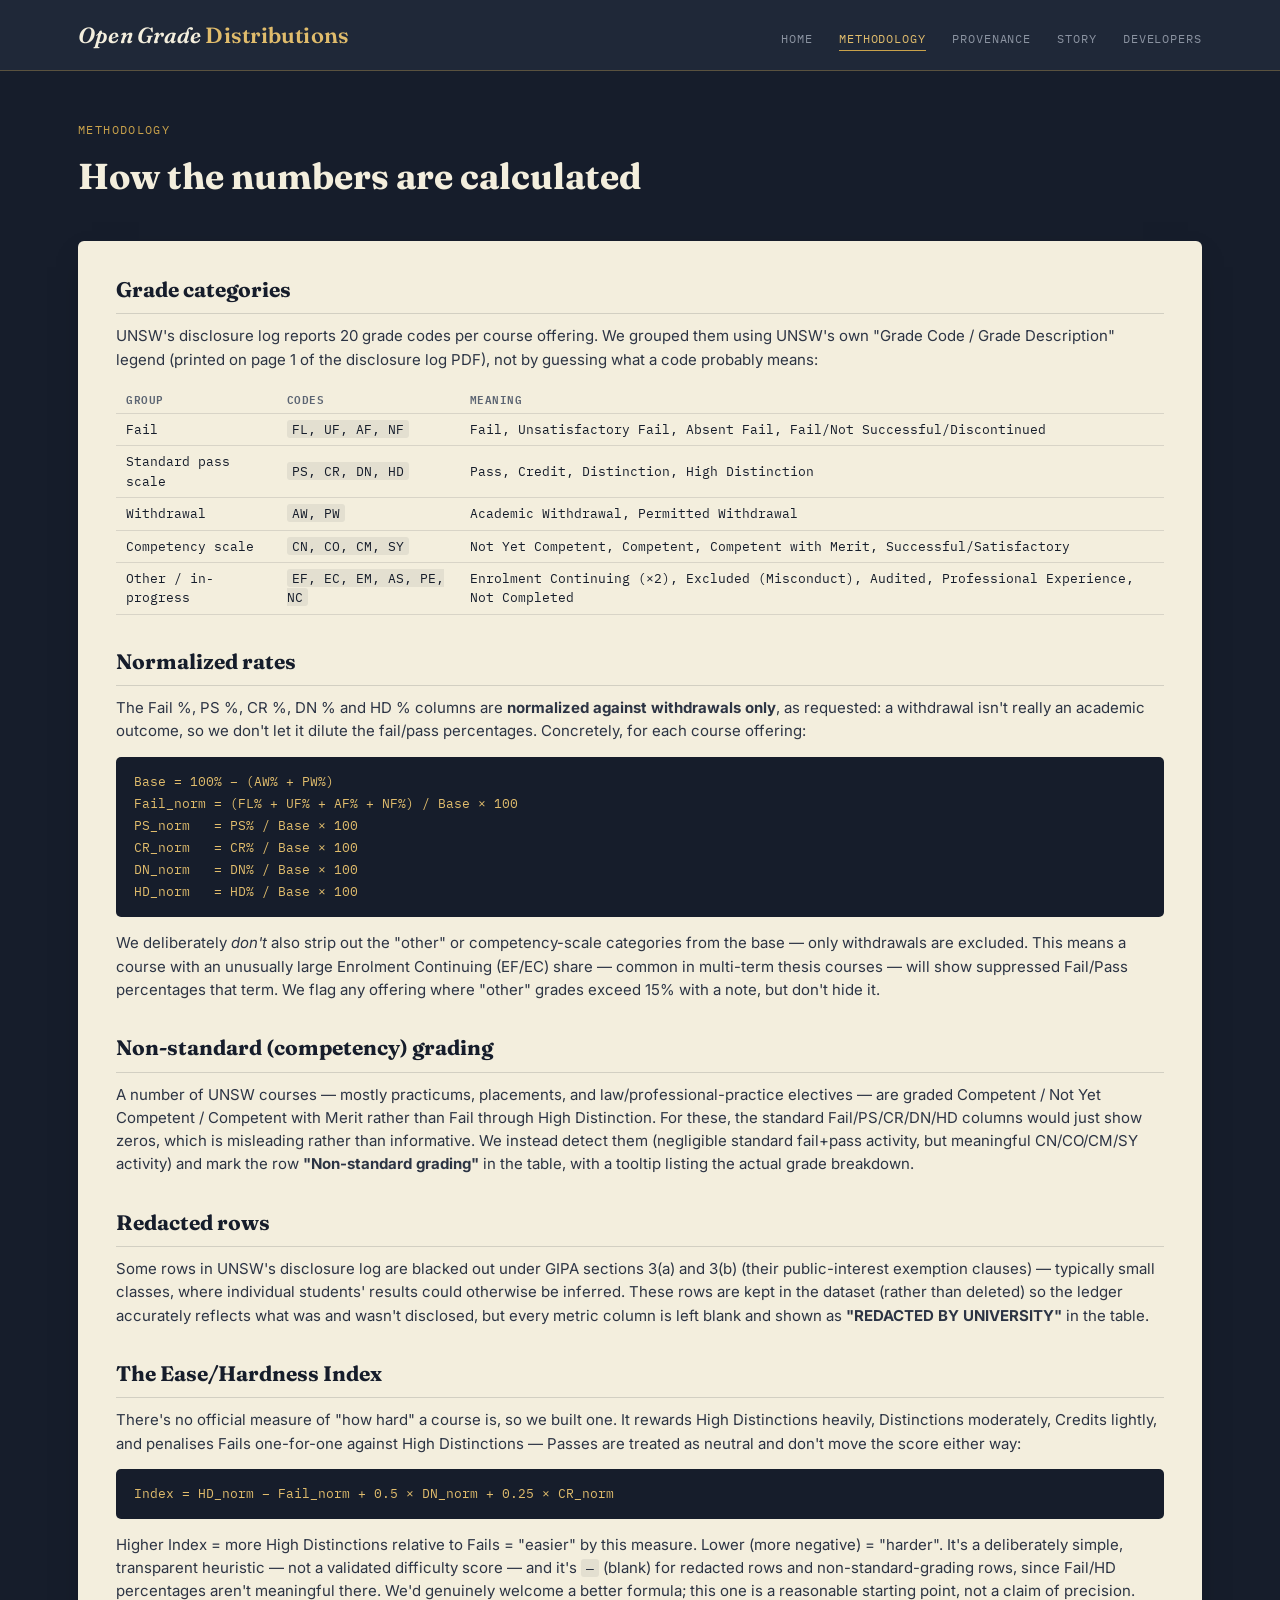
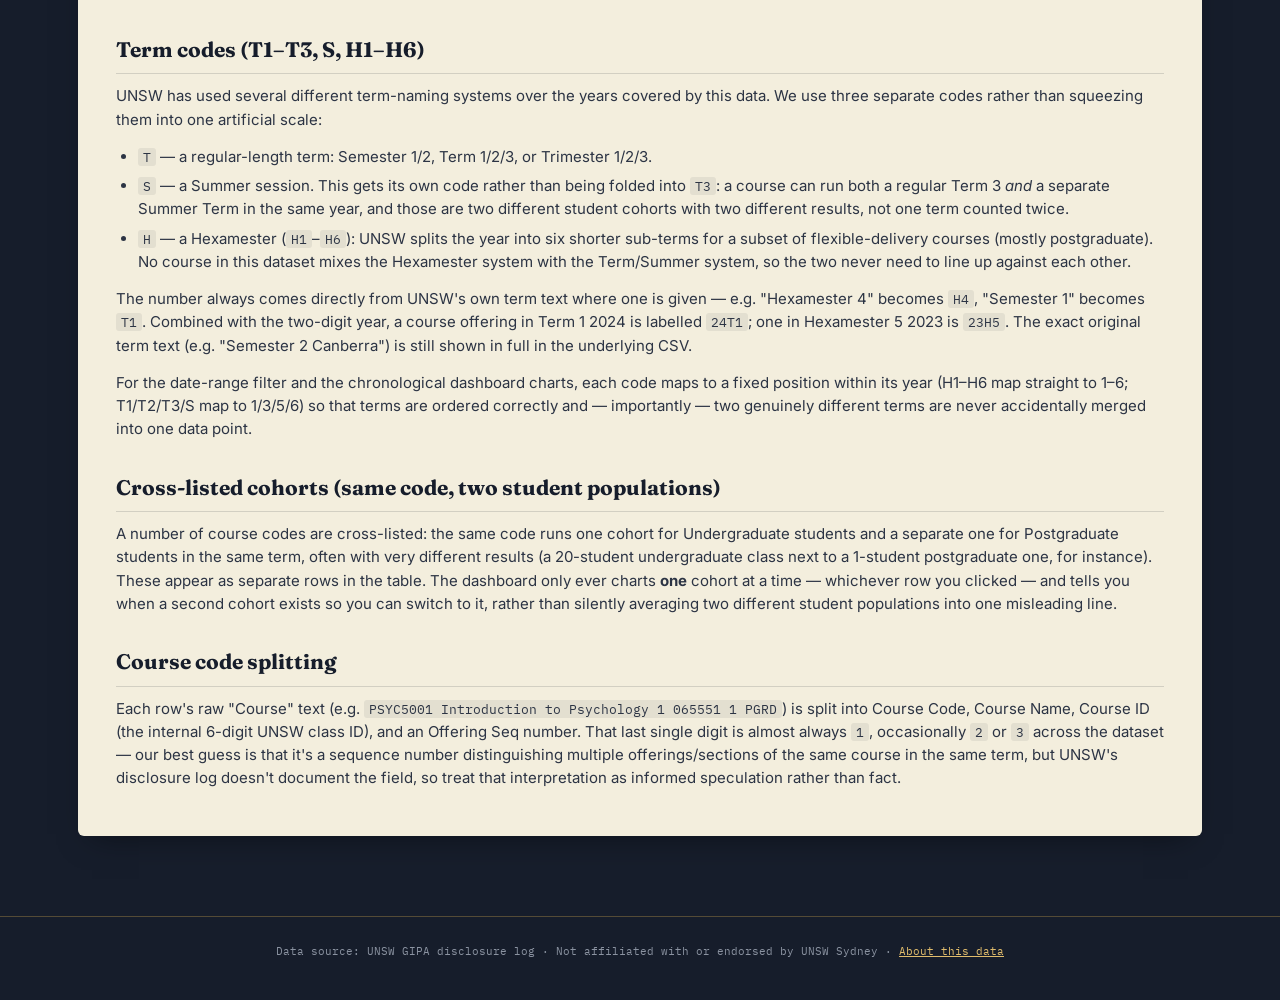
==== explain.html @ 6cb82189 "unfinished, need to add motivation tab" ====
<!DOCTYPE html>
<html lang="en">
<head>
<meta charset="UTF-8">
<meta name="viewport" content="width=device-width, initial-scale=1.0">
<title>Methodology — Open Grade Distributions</title>
<link rel="preconnect" href="https://fonts.googleapis.com">
<link href="https://fonts.googleapis.com/css2?family=Fraunces:ital,wght@0,500;0,600;1,500;1,600&family=Inter:wght@400;500;600&family=IBM+Plex+Mono:wght@400;500;600&display=swap" rel="stylesheet">
<link rel="stylesheet" href="css/style.css">
</head>
<body>

<nav class="topnav">
  <div class="topnav-inner">
    <a href="index.html" class="wordmark">Open Grade <span>Distributions</span></a>
    <ul class="navlinks">
      <li><a href="index.html">Home</a></li>
      <li><a href="explain.html" class="active">Methodology</a></li>
      <li><a href="source.html">Provenance</a></li>
      <li><a href="story.html">Story</a></li>
      <li><a href="developers.html">Developers</a></li>
    </ul>
  </div>
</nav>

<div class="shell">
  <div class="page-header">
    <p class="eyebrow">Methodology</p>
    <h1>How the numbers are calculated</h1>
  </div>

  <div class="prose">
    <h2>Grade categories</h2>
    <p>UNSW's disclosure log reports 20 grade codes per course offering. We grouped them using UNSW's own "Grade Code / Grade Description" legend (printed on page 1 of the disclosure log PDF), not by guessing what a code probably means:</p>
    <table class="legend-table">
      <tr><th>Group</th><th>Codes</th><th>Meaning</th></tr>
      <tr><td>Fail</td><td><code>FL, UF, AF, NF</code></td><td>Fail, Unsatisfactory Fail, Absent Fail, Fail/Not Successful/Discontinued</td></tr>
      <tr><td>Standard pass scale</td><td><code>PS, CR, DN, HD</code></td><td>Pass, Credit, Distinction, High Distinction</td></tr>
      <tr><td>Withdrawal</td><td><code>AW, PW</code></td><td>Academic Withdrawal, Permitted Withdrawal</td></tr>
      <tr><td>Competency scale</td><td><code>CN, CO, CM, SY</code></td><td>Not Yet Competent, Competent, Competent with Merit, Successful/Satisfactory</td></tr>
      <tr><td>Other / in-progress</td><td><code>EF, EC, EM, AS, PE, NC</code></td><td>Enrolment Continuing (×2), Excluded (Misconduct), Audited, Professional Experience, Not Completed</td></tr>
    </table>

    <h2>Normalized rates</h2>
    <p>The Fail %, PS %, CR %, DN % and HD % columns are <strong>normalized against withdrawals only</strong>, as requested: a withdrawal isn't really an academic outcome, so we don't let it dilute the fail/pass percentages. Concretely, for each course offering:</p>
    <div class="formula">Base = 100% − (AW% + PW%)
Fail_norm = (FL% + UF% + AF% + NF%) / Base × 100
PS_norm   = PS% / Base × 100
CR_norm   = CR% / Base × 100
DN_norm   = DN% / Base × 100
HD_norm   = HD% / Base × 100</div>
    <p>We deliberately <em>don't</em> also strip out the "other" or competency-scale categories from the base — only withdrawals are excluded. This means a course with an unusually large Enrolment Continuing (EF/EC) share — common in multi-term thesis courses — will show suppressed Fail/Pass percentages that term. We flag any offering where "other" grades exceed 15% with a note, but don't hide it.</p>

    <h2>Non-standard (competency) grading</h2>
    <p>A number of UNSW courses — mostly practicums, placements, and law/professional-practice electives — are graded Competent / Not Yet Competent / Competent with Merit rather than Fail through High Distinction. For these, the standard Fail/PS/CR/DN/HD columns would just show zeros, which is misleading rather than informative. We instead detect them (negligible standard fail+pass activity, but meaningful CN/CO/CM/SY activity) and mark the row <strong>"Non-standard grading"</strong> in the table, with a tooltip listing the actual grade breakdown.</p>

    <h2>Redacted rows</h2>
    <p>Some rows in UNSW's disclosure log are blacked out under GIPA sections 3(a) and 3(b) (their public-interest exemption clauses) — typically small classes, where individual students' results could otherwise be inferred. These rows are kept in the dataset (rather than deleted) so the ledger accurately reflects what was and wasn't disclosed, but every metric column is left blank and shown as <strong>"REDACTED BY UNIVERSITY"</strong> in the table.</p>

    <h2>The Ease/Hardness Index</h2>
    <p>There's no official measure of "how hard" a course is, so we built one. It rewards High Distinctions heavily, Distinctions moderately, Credits lightly, and penalises Fails one-for-one against High Distinctions — Passes are treated as neutral and don't move the score either way:</p>
    <div class="formula">Index = HD_norm − Fail_norm + 0.5 × DN_norm + 0.25 × CR_norm</div>
    <p>Higher Index = more High Distinctions relative to Fails = "easier" by this measure. Lower (more negative) = "harder". It's a deliberately simple, transparent heuristic — not a validated difficulty score — and it's <code>—</code> (blank) for redacted rows and non-standard-grading rows, since Fail/HD percentages aren't meaningful there. We'd genuinely welcome a better formula; this one is a reasonable starting point, not a claim of precision.</p>

    <h2>Term codes (T1–T3, S, H1–H6)</h2>
    <p>UNSW has used several different term-naming systems over the years covered by this data. We use three separate codes rather than squeezing them into one artificial scale:</p>
    <ul>
      <li><code>T</code> — a regular-length term: Semester 1/2, Term 1/2/3, or Trimester 1/2/3.</li>
      <li><code>S</code> — a Summer session. This gets its own code rather than being folded into <code>T3</code>: a course can run both a regular Term 3 <em>and</em> a separate Summer Term in the same year, and those are two different student cohorts with two different results, not one term counted twice.</li>
      <li><code>H</code> — a Hexamester (<code>H1</code>–<code>H6</code>): UNSW splits the year into six shorter sub-terms for a subset of flexible-delivery courses (mostly postgraduate). No course in this dataset mixes the Hexamester system with the Term/Summer system, so the two never need to line up against each other.</li>
    </ul>
    <p>The number always comes directly from UNSW's own term text where one is given — e.g. "Hexamester 4" becomes <code>H4</code>, "Semester 1" becomes <code>T1</code>. Combined with the two-digit year, a course offering in Term 1 2024 is labelled <code>24T1</code>; one in Hexamester 5 2023 is <code>23H5</code>. The exact original term text (e.g. "Semester 2 Canberra") is still shown in full in the underlying CSV.</p>
    <p>For the date-range filter and the chronological dashboard charts, each code maps to a fixed position within its year (H1–H6 map straight to 1–6; T1/T2/T3/S map to 1/3/5/6) so that terms are ordered correctly and — importantly — two genuinely different terms are never accidentally merged into one data point.</p>

    <h2>Cross-listed cohorts (same code, two student populations)</h2>
    <p>A number of course codes are cross-listed: the same code runs one cohort for Undergraduate students and a separate one for Postgraduate students in the same term, often with very different results (a 20-student undergraduate class next to a 1-student postgraduate one, for instance). These appear as separate rows in the table. The dashboard only ever charts <strong>one</strong> cohort at a time — whichever row you clicked — and tells you when a second cohort exists so you can switch to it, rather than silently averaging two different student populations into one misleading line.</p>

    <h2>Course code splitting</h2>
    <p>Each row's raw "Course" text (e.g. <code>PSYC5001 Introduction to Psychology 1 065551 1 PGRD</code>) is split into Course Code, Course Name, Course ID (the internal 6-digit UNSW class ID), and an Offering Seq number. That last single digit is almost always <code>1</code>, occasionally <code>2</code> or <code>3</code> across the dataset — our best guess is that it's a sequence number distinguishing multiple offerings/sections of the same course in the same term, but UNSW's disclosure log doesn't document the field, so treat that interpretation as informed speculation rather than fact.</p>
  </div>
</div>

<footer class="sitefoot">
  Data source: UNSW GIPA disclosure log · Not affiliated with or endorsed by UNSW Sydney ·
  <a href="source.html">About this data</a>
</footer>
</body>
</html>
---- css/style.css ----
/* =========================================================================
   The Grade Ledger — design tokens
   Ink-navy shell, warm "ledger paper" surfaces, gold rule lines.
   Display: Fraunces (serif, characterful headings)
   Body: Inter
   Data: IBM Plex Mono (course codes, numbers — tabular figures)
   ========================================================================= */

:root {
  --ink: #161d2b;
  --ink-2: #1f2838;
  --paper: #f3eedd;
  --paper-2: #eae3cc;
  --gold: #c9a24b;
  --gold-bright: #e0bc6c;
  --crimson: #a3352f;
  --teal: #1f6f5c;
  --amber: #c98a34;
  --slate: #5b6472;
  --slate-light: #8b93a1;
  --line: rgba(201, 162, 75, 0.35);

  --font-display: "Fraunces", "Iowan Old Style", Georgia, serif;
  --font-body: "Inter", -apple-system, BlinkMacSystemFont, "Segoe UI", sans-serif;
  --font-mono: "IBM Plex Mono", "SF Mono", Menlo, monospace;

  --radius: 6px;
  --shadow-card: 0 12px 30px -14px rgba(0, 0, 0, 0.5);
}

* { box-sizing: border-box; }

html { scroll-behavior: smooth; }

body {
  margin: 0;
  background: var(--ink);
  color: var(--paper);
  font-family: var(--font-body);
  font-size: 15px;
  line-height: 1.55;
  -webkit-font-smoothing: antialiased;
}

a { color: var(--gold-bright); }
a:hover { color: var(--gold); }

::selection { background: var(--gold); color: var(--ink); }

/* ---------- layout shell ---------- */

.shell {
  max-width: 1180px;
  margin: 0 auto;
  padding: 0 28px 80px;
}

/* ---------- nav ---------- */

.topnav {
  background: var(--ink-2);
  border-bottom: 1px solid var(--line);
}

.topnav-inner {
  max-width: 1180px;
  margin: 0 auto;
  padding: 18px 28px;
  display: flex;
  align-items: baseline;
  justify-content: space-between;
  flex-wrap: wrap;
  gap: 14px;
}

.wordmark {
  font-family: var(--font-display);
  font-style: italic;
  font-weight: 600;
  font-size: 22px;
  color: var(--paper);
  text-decoration: none;
  letter-spacing: 0.01em;
}
.wordmark span { color: var(--gold-bright); font-style: normal; }

.navlinks {
  display: flex;
  flex-wrap: wrap;
  gap: 10px 26px;
  list-style: none;
  margin: 0;
  padding: 0;
  font-family: var(--font-mono);
  font-size: 11.5px;
  letter-spacing: 0.08em;
  text-transform: uppercase;
}

.navlinks a {
  color: var(--slate-light);
  text-decoration: none;
  padding-bottom: 4px;
  border-bottom: 1px solid transparent;
  transition: color .15s, border-color .15s;
}
.navlinks a:hover,
.navlinks a.active {
  color: var(--gold-bright);
  border-bottom-color: var(--gold);
}

/* ---------- hero ---------- */

.hero {
  padding: 56px 0 34px;
  display: flex;
  align-items: center;
  justify-content: space-between;
  gap: 40px;
  flex-wrap: wrap;
}

.hero-text { max-width: 460px; }

.eyebrow {
  font-family: var(--font-mono);
  font-size: 11.5px;
  letter-spacing: 0.12em;
  text-transform: uppercase;
  color: var(--gold);
  margin: 0 0 14px;
}

.manifesto {
  display: flex;
  flex-direction: column;
  gap: 10px;
}
.manifesto-line {
  font-family: var(--font-display);
  font-style: italic;
  font-weight: 500;
  font-size: 30px;
  line-height: 1.25;
  color: var(--paper);
  margin: 0;
}
.manifesto-line.accent { color: var(--gold-bright); }

/* signature element: aggregate stacked ledger bar */
.ledger-bar-wrap {
  width: 470px;
  flex-shrink: 0;
}
.ledger-bar-title {
  font-family: var(--font-mono);
  font-size: 10.5px;
  letter-spacing: 0.08em;
  text-transform: uppercase;
  color: var(--slate-light);
  margin: 0 0 8px;
}
.ledger-bar {
  display: flex;
  height: 46px;
  border-radius: 4px;
  overflow: hidden;
  border: 1px solid var(--line);
}
.ledger-bar div { height: 100%; }
.ledger-legend {
  display: flex;
  flex-wrap: nowrap;
  white-space: nowrap;
  gap: 8px 13px;
  margin-top: 10px;
  font-family: var(--font-mono);
  font-size: 9.5px;
  color: var(--slate-light);
}
.ledger-legend .swatch {
  display: inline-block;
  width: 9px; height: 9px;
  border-radius: 2px;
  margin-right: 5px;
  vertical-align: middle;
}

/* grade colors, used consistently across bars/charts/text */
.c-fail { background: var(--crimson); }
.c-ps   { background: #8c8368; }
.c-cr   { background: var(--amber); }
.c-dn   { background: #3f8f78; }
.c-hd   { background: var(--teal); }
.c-wd   { background: var(--slate); }
.t-fail { color: var(--crimson); }
.t-hd   { color: var(--teal); }

/* ---------- toolbar / card ---------- */

.card {
  background: var(--paper);
  color: var(--ink);
  border-radius: var(--radius);
  box-shadow: var(--shadow-card);
}

.toolbar {
  background: var(--paper);
  color: var(--ink);
  border-radius: var(--radius) var(--radius) 0 0;
  padding: 16px 20px;
  display: flex;
  flex-wrap: wrap;
  gap: 14px;
  align-items: flex-end;
  border-bottom: 2px solid var(--ink);
}

.field { display: flex; flex-direction: column; gap: 5px; }
.field label {
  font-family: var(--font-mono);
  font-size: 10px;
  letter-spacing: 0.07em;
  text-transform: uppercase;
  color: var(--slate);
}
.field input, .field select {
  font-family: var(--font-mono);
  font-size: 13px;
  padding: 7px 9px;
  border: 1px solid var(--slate-light);
  border-radius: 4px;
  background: #fff;
  color: var(--ink);
  min-width: 110px;
}
.field.search input { min-width: 240px; }
.field.search { flex: 1 1 240px; }

.result-count {
  font-family: var(--font-mono);
  font-size: 11px;
  color: var(--slate);
  margin-left: auto;
  align-self: center;
  white-space: nowrap;
}

/* ---------- table ---------- */

.table-caption {
  background: var(--paper);
  color: var(--slate);
  font-family: var(--font-mono);
  font-size: 10.5px;
  padding: 8px 20px;
  border-bottom: 1px solid rgba(22,29,43,0.12);
}
.table-caption b { color: var(--ink); font-weight: 600; }
.table-caption code {
  background: rgba(22,29,43,0.08);
  padding: 1px 5px;
  border-radius: 3px;
}
.table-caption a { color: var(--amber); }

.table-scroll {
  height: 560px;
  overflow-y: auto;
  overflow-x: auto;
  border-radius: 0 0 var(--radius) var(--radius);
}

table.grid {
  width: 100%;
  border-collapse: collapse;
  font-family: var(--font-mono);
  font-size: 12.5px;
}

table.grid thead th {
  position: sticky;
  top: 0;
  background: var(--ink);
  color: var(--gold-bright);
  text-align: right;
  padding: 9px 10px;
  font-weight: 500;
  font-size: 10.5px;
  letter-spacing: 0.05em;
  text-transform: uppercase;
  border-bottom: 2px solid var(--gold);
  z-index: 2;
  cursor: default;
}
table.grid thead th.al { text-align: left; }

table.grid tbody td {
  padding: 7px 10px;
  text-align: right;
  border-bottom: 1px solid rgba(22,29,43,0.08);
  white-space: nowrap;
}
table.grid tbody td.al {
  text-align: left;
  white-space: normal;
}

table.grid tbody tr {
  cursor: pointer;
  transition: background .1s;
}
table.grid tbody tr:nth-child(even) { background: rgba(22,29,43,0.035); }
table.grid tbody tr:hover { background: rgba(201,162,75,0.22); }
table.grid tbody tr.selected { background: rgba(201,162,75,0.4); }

.code-cell { font-weight: 600; }
.career-cell {
  font-family: var(--font-mono);
  font-size: 11px;
  color: var(--slate);
  letter-spacing: 0.04em;
}
.name-cell {
  color: var(--slate);
  max-width: 220px;
  overflow: hidden;
  text-overflow: ellipsis;
}
.flag {
  font-family: var(--font-mono);
  font-size: 9.5px;
  border: 1px solid var(--slate-light);
  border-radius: 3px;
  padding: 1px 4px;
  margin-left: 6px;
  color: var(--slate);
  cursor: help;
}
.redacted-cell {
  text-align: center !important;
  font-family: var(--font-mono);
  letter-spacing: 0.08em;
  font-size: 11px;
  color: #7a7156;
  font-style: italic;
}
.mini-bar {
  display: inline-flex;
  width: 54px;
  height: 10px;
  border-radius: 2px;
  overflow: hidden;
  vertical-align: middle;
  border: 1px solid rgba(22,29,43,0.15);
}
.mini-bar div { height: 100%; }

.index-pos { color: var(--teal); font-weight: 600; }
.index-neg { color: var(--crimson); font-weight: 600; }

/* ---------- dashboard ---------- */

#dashboard {
  margin-top: 34px;
  display: flex;
  flex-direction: column;
  gap: 22px;
}

.dash-card {
  background: var(--paper);
  color: var(--ink);
  border-radius: var(--radius);
  box-shadow: var(--shadow-card);
  padding: 24px 28px 28px;
}

.dash-empty {
  color: var(--slate-light);
  font-family: var(--font-mono);
  font-size: 12.5px;
  text-align: center;
  padding: 40px 20px;
}

.dash-h2 {
  font-family: var(--font-display);
  font-size: 26px;
  margin: 0 0 14px;
  border-bottom: 2px solid var(--ink);
  padding-bottom: 16px;
}
.dash-h2 .code {
  font-family: var(--font-mono);
  color: var(--amber);
  font-weight: 600;
}
.career-tag {
  font-family: var(--font-mono);
  font-size: 16px;
  font-weight: 500;
  color: var(--slate);
}

.dash-subhead {
  display: flex;
  justify-content: space-between;
  align-items: flex-end;
  flex-wrap: wrap;
  gap: 10px 24px;
  margin-bottom: 16px;
}
.dash-subhead .meta {
  font-family: var(--font-mono);
  font-size: 11.5px;
  color: var(--slate);
  flex: 1 1 220px;
  min-width: 0;
}

/* the toggle group is one flex item: on desktop it sits to the right of
   the meta line; if width runs out it drops to its own row as a whole
   unit (never breaking mid-group) and scrolls horizontally as a last
   resort rather than wrapping individual toggles onto separate lines */
.series-toggles-outer {
  max-width: 100%;
  min-width: 0;
  overflow-x: auto;
}
.series-toggles {
  display: flex;
  flex-wrap: nowrap;
  gap: 16px;
  font-family: var(--font-mono);
  font-size: 11px;
}
.toggle-item {
  display: flex;
  flex-direction: column;
  align-items: flex-start;
  gap: 3px;
  white-space: nowrap;
  cursor: pointer;
  user-select: none;
}
.toggle-item--static { cursor: default; padding-left: 10px; border-left: 1px solid rgba(22,29,43,0.15); }
.toggle-item .ti-top {
  display: inline-flex;
  align-items: center;
  gap: 5px;
}
.toggle-item input { accent-color: var(--ink); }
.toggle-item .swatch {
  width: 9px; height: 9px;
  border-radius: 2px;
  display: inline-block;
}
.toggle-item .ti-avg {
  font-size: 12.5px;
  font-weight: 600;
  color: var(--slate);
  padding-left: 15px;
}

.chart-note {
  font-family: var(--font-mono);
  font-size: 10.5px;
  color: var(--slate);
  margin: 16px 0 0;
  line-height: 1.5;
}
.chart-note b { color: var(--ink); }

.chart-wrap { position: relative; height: 340px; }

.dash-gaps {
  margin-top: 14px;
  font-family: var(--font-mono);
  font-size: 11px;
  color: var(--slate);
}
.dash-gaps b { color: var(--ink); }

/* ---------- per-course detail table ---------- */

.detail-card { padding: 0; overflow: hidden; }
.detail-toolbar {
  padding: 16px 20px;
  display: flex;
  flex-wrap: wrap;
  gap: 14px;
  align-items: flex-end;
  border-bottom: 2px solid var(--ink);
}
.detail-scroll { height: 420px; }

/* ---------- generic content pages ---------- */

.page-header {
  padding: 50px 0 10px;
}
.page-header .eyebrow { margin-bottom: 10px; }
.page-header h1 {
  font-family: var(--font-display);
  font-size: 36px;
  margin: 0;
  color: var(--paper);
}

.prose {
  background: var(--paper);
  color: var(--ink);
  border-radius: var(--radius);
  box-shadow: var(--shadow-card);
  padding: 32px 38px;
  margin-top: 26px;
}
.prose h2 {
  font-family: var(--font-display);
  font-size: 21px;
  margin: 30px 0 10px;
  border-bottom: 1px solid rgba(22,29,43,0.15);
  padding-bottom: 8px;
}
.prose h2:first-child { margin-top: 0; }
.prose p { margin: 0 0 14px; color: #2c3444; }
.prose code {
  font-family: var(--font-mono);
  background: rgba(22,29,43,0.07);
  padding: 1px 5px;
  border-radius: 3px;
  font-size: 12.5px;
}
.prose ul, .prose ol { margin: 0 0 14px; padding-left: 22px; color: #2c3444; }
.prose li { margin-bottom: 6px; }
.formula {
  font-family: var(--font-mono);
  background: var(--ink);
  color: var(--gold-bright);
  padding: 14px 18px;
  border-radius: 5px;
  font-size: 13px;
  margin: 14px 0;
  overflow-x: auto;
  white-space: pre-wrap;
  line-height: 1.7;
}
.legend-table {
  width: 100%;
  border-collapse: collapse;
  font-family: var(--font-mono);
  font-size: 12.5px;
  margin: 10px 0 20px;
}
.legend-table th, .legend-table td {
  text-align: left;
  padding: 6px 10px;
  border-bottom: 1px solid rgba(22,29,43,0.12);
}
.legend-table th { color: var(--slate); font-weight: 600; text-transform: uppercase; font-size: 10.5px; letter-spacing: .05em; }

/* ---------- footer ---------- */

.sitefoot {
  border-top: 1px solid var(--line);
  padding: 26px 28px 40px;
  text-align: center;
  font-family: var(--font-mono);
  font-size: 11px;
  color: var(--slate-light);
}

/* ---------- responsive ---------- */

@media (max-width: 760px) {
  .hero { flex-direction: column; align-items: flex-start; }
  .ledger-bar-wrap { width: 100%; }
  .ledger-legend { flex-wrap: wrap; white-space: normal; }
  .table-scroll { height: 440px; }
  .detail-scroll { height: 360px; }
}
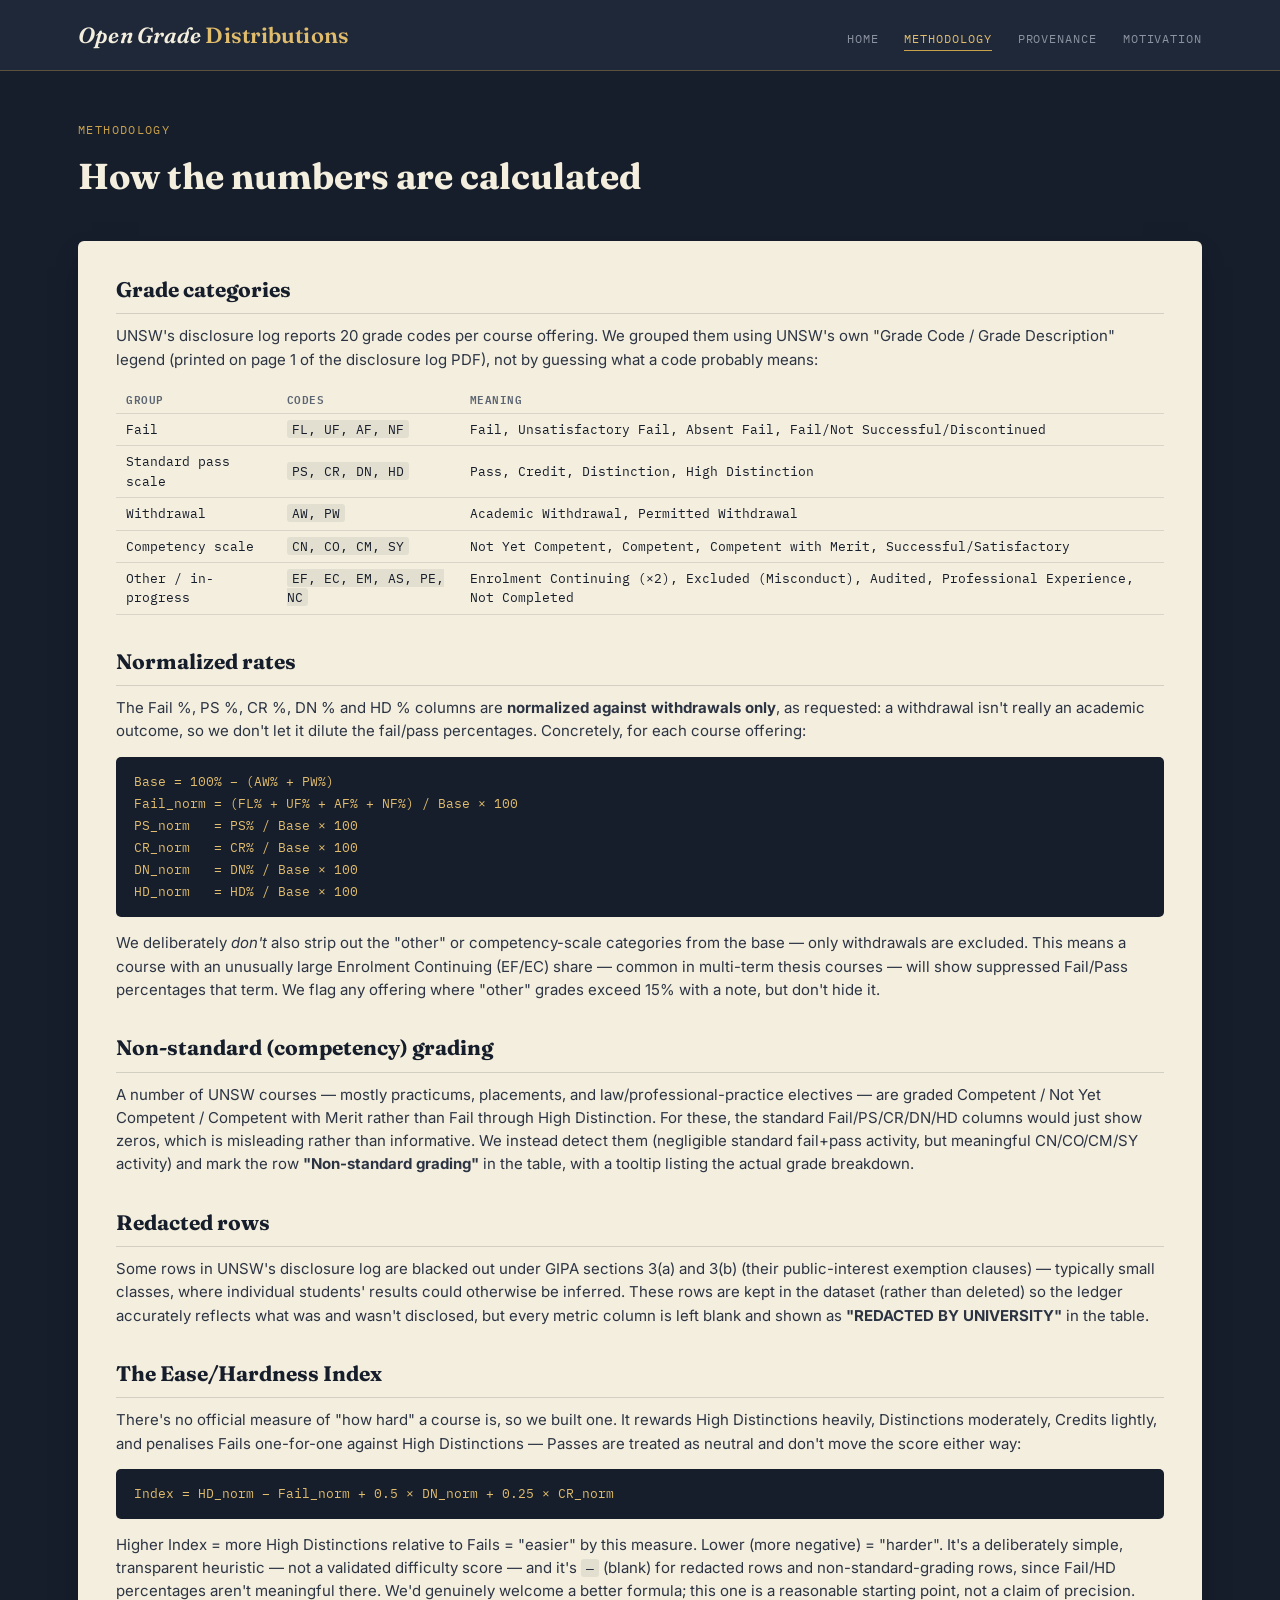
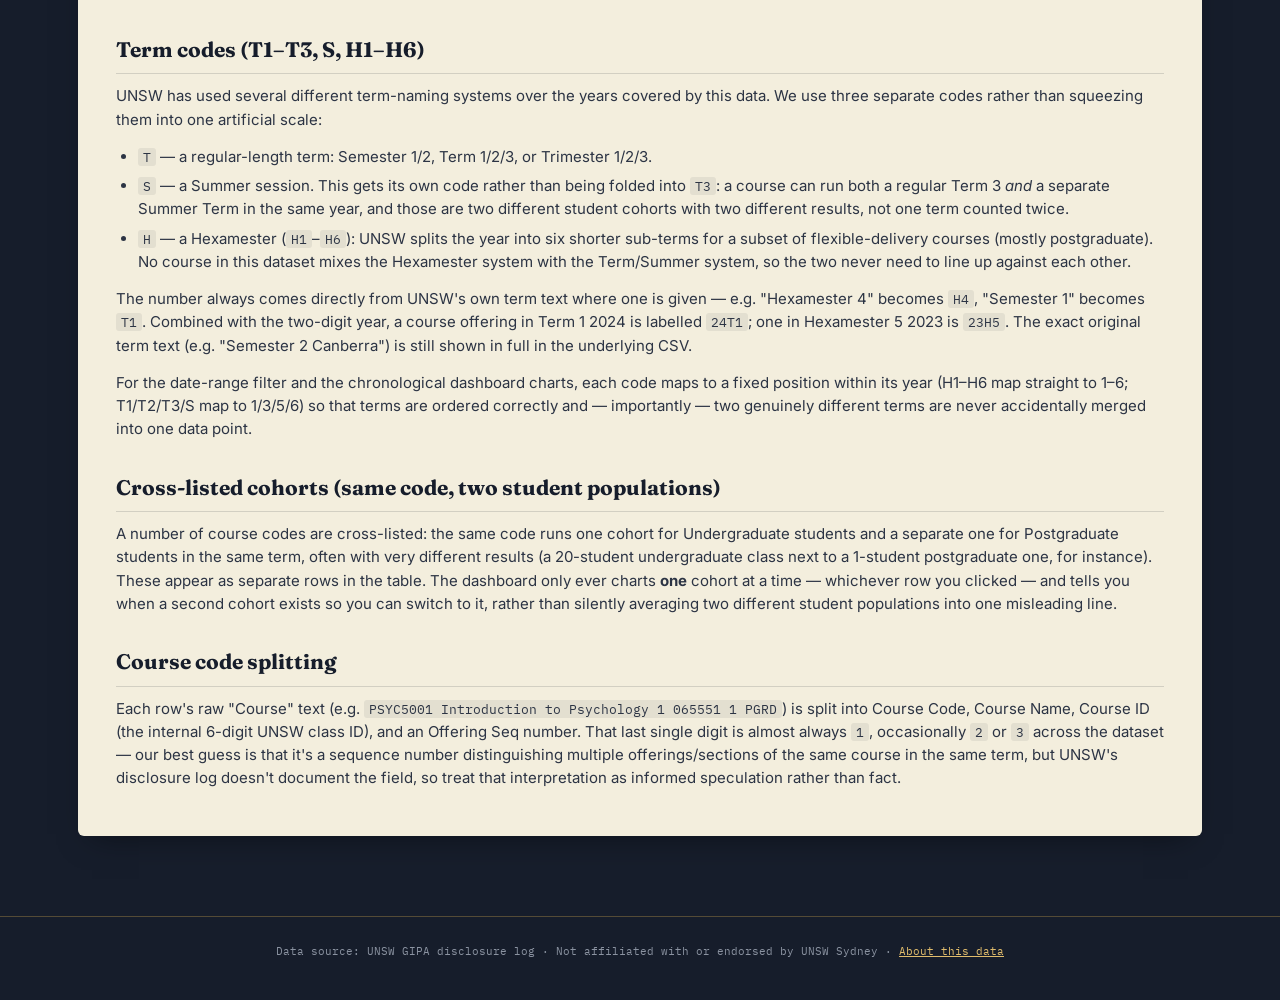
==== commit 2a0d2500: "Add files via upload" ====
--- a/explain.html
+++ b/explain.html
@@ -17,8 +17,7 @@
       <li><a href="index.html">Home</a></li>
       <li><a href="explain.html" class="active">Methodology</a></li>
       <li><a href="source.html">Provenance</a></li>
-      <li><a href="story.html">Story</a></li>
-      <li><a href="developers.html">Developers</a></li>
+      <li><a href="motivation.html">Motivation</a></li>
     </ul>
   </div>
 </nav>
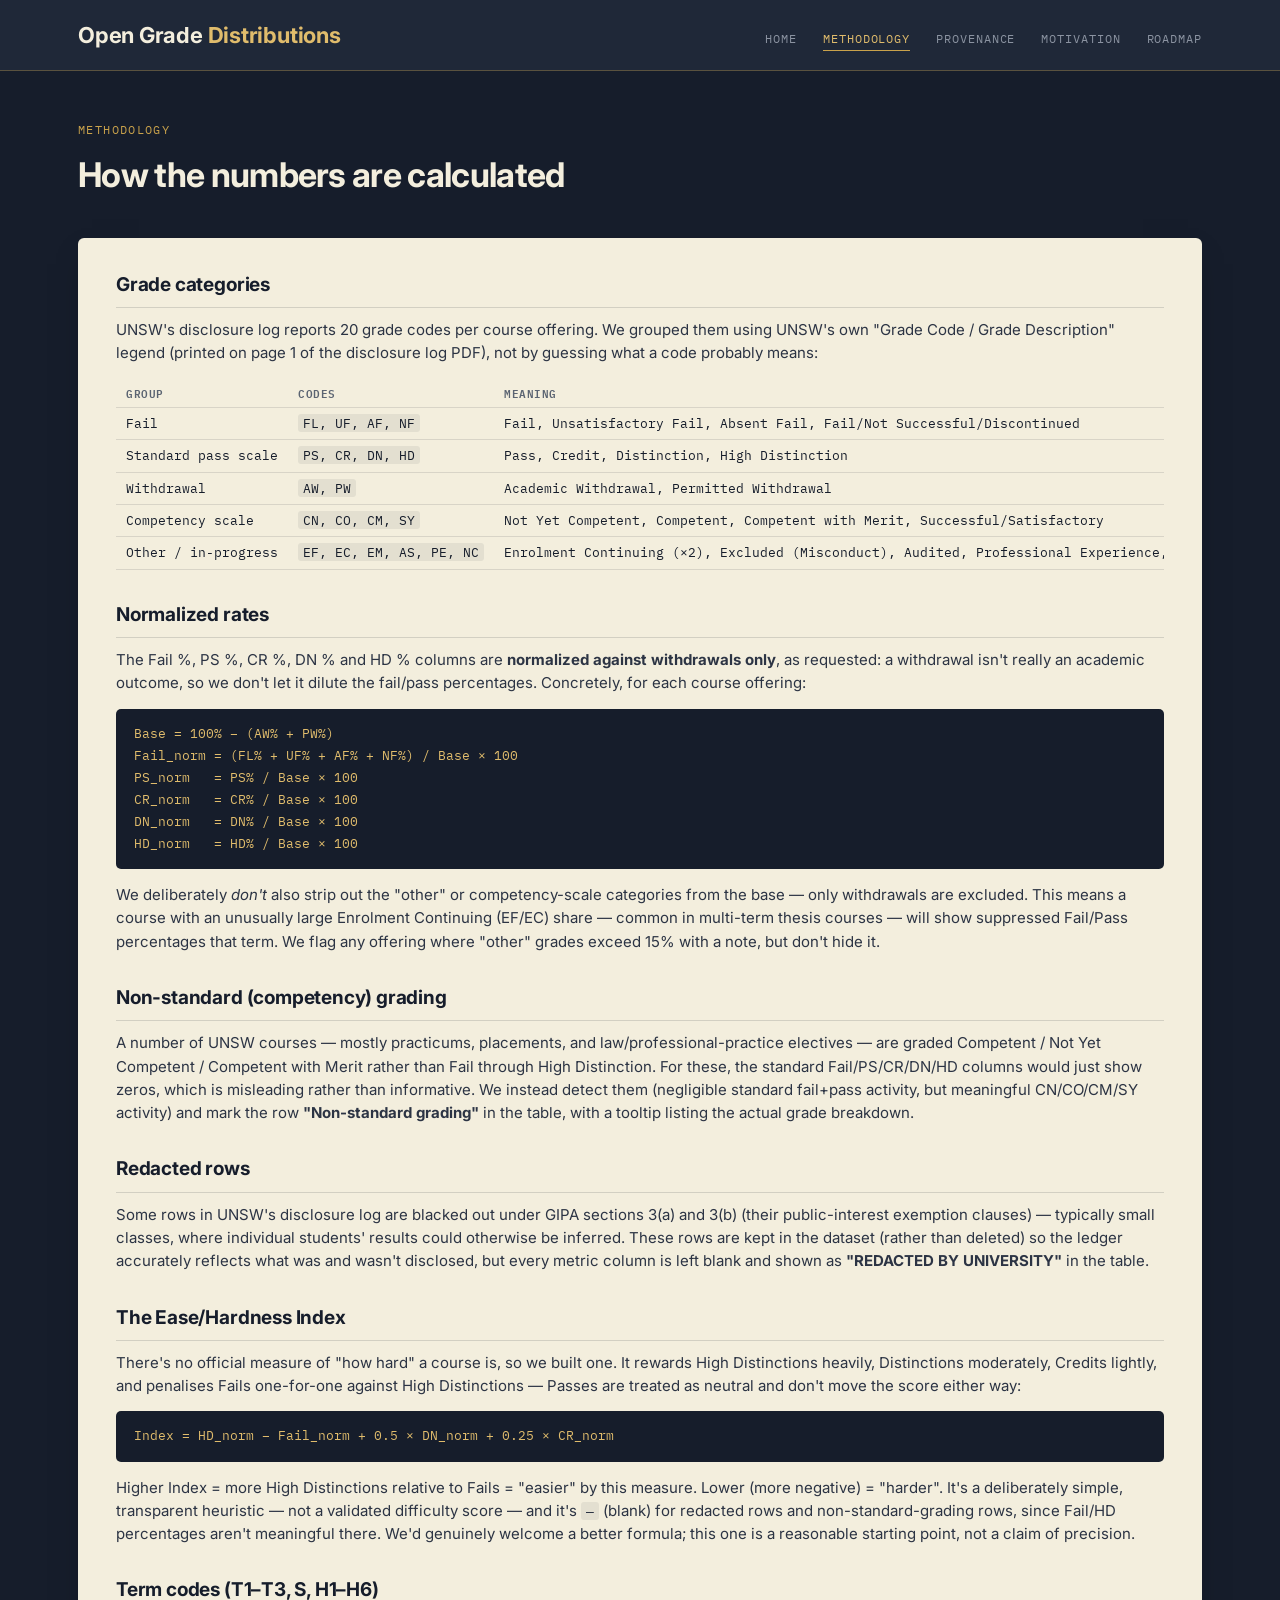
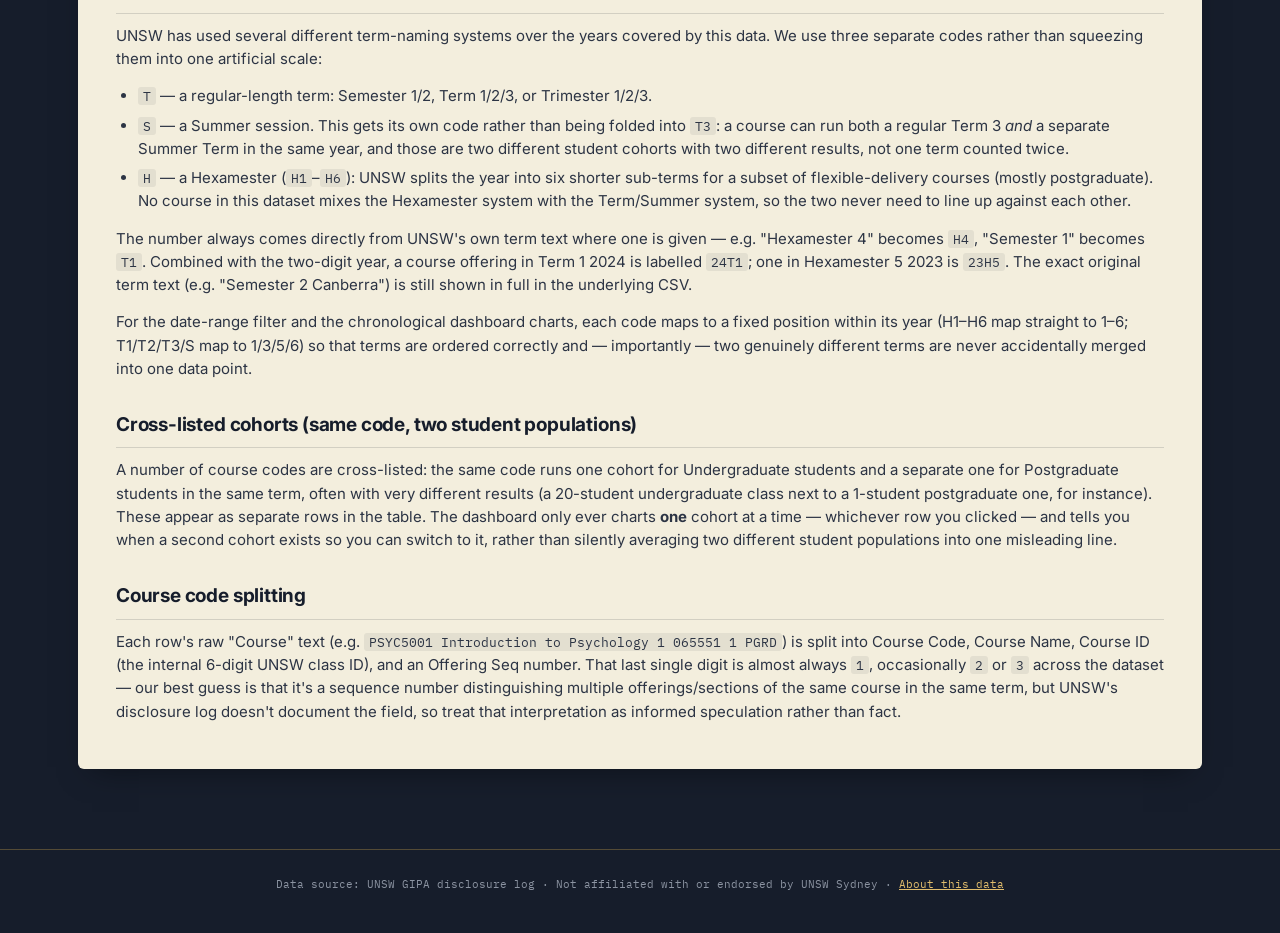
==== commit eadf3f51: "Add files via upload" ====
--- a/explain.html
+++ b/explain.html
@@ -5,7 +5,7 @@
 <meta name="viewport" content="width=device-width, initial-scale=1.0">
 <title>Methodology — Open Grade Distributions</title>
 <link rel="preconnect" href="https://fonts.googleapis.com">
-<link href="https://fonts.googleapis.com/css2?family=Fraunces:ital,wght@0,500;0,600;1,500;1,600&family=Inter:wght@400;500;600&family=IBM+Plex+Mono:wght@400;500;600&display=swap" rel="stylesheet">
+<link href="https://fonts.googleapis.com/css2?family=Inter:wght@400;500;600;700&family=IBM+Plex+Mono:wght@400;500;600&display=swap" rel="stylesheet">
 <link rel="stylesheet" href="css/style.css">
 </head>
 <body>
@@ -18,6 +18,7 @@
       <li><a href="explain.html" class="active">Methodology</a></li>
       <li><a href="source.html">Provenance</a></li>
       <li><a href="motivation.html">Motivation</a></li>
+      <li><a href="roadmap.html">Roadmap</a></li>
     </ul>
   </div>
 </nav>
--- a/css/style.css
+++ b/css/style.css
@@ -20,7 +20,10 @@
   --slate-light: #8b93a1;
   --line: rgba(201, 162, 75, 0.35);
 
-  --font-display: "Fraunces", "Iowan Old Style", Georgia, serif;
+  /* Headings use the body font (Inter) at larger sizes + bold weight, rather
+     than a separate display face. Keeps the site to two loaded families
+     (Inter + IBM Plex Mono) instead of three. */
+  --font-display: "Inter", -apple-system, BlinkMacSystemFont, "Segoe UI", sans-serif;
   --font-body: "Inter", -apple-system, BlinkMacSystemFont, "Segoe UI", sans-serif;
   --font-mono: "IBM Plex Mono", "SF Mono", Menlo, monospace;
 
@@ -75,14 +78,13 @@
 
 .wordmark {
   font-family: var(--font-display);
-  font-style: italic;
-  font-weight: 600;
+  font-weight: 700;
   font-size: 22px;
+  letter-spacing: -0.01em;
   color: var(--paper);
   text-decoration: none;
-  letter-spacing: 0.01em;
-}
-.wordmark span { color: var(--gold-bright); font-style: normal; }
+}
+.wordmark span { color: var(--gold-bright); }
 
 .navlinks {
   display: flex;
@@ -139,10 +141,10 @@
 }
 .manifesto-line {
   font-family: var(--font-display);
-  font-style: italic;
-  font-weight: 500;
-  font-size: 30px;
-  line-height: 1.25;
+  font-weight: 600;
+  font-size: 28px;
+  letter-spacing: -0.015em;
+  line-height: 1.3;
   color: var(--paper);
   margin: 0;
 }
@@ -388,7 +390,9 @@
 
 .dash-h2 {
   font-family: var(--font-display);
-  font-size: 26px;
+  font-weight: 700;
+  font-size: 24px;
+  letter-spacing: -0.015em;
   margin: 0 0 14px;
   border-bottom: 2px solid var(--ink);
   padding-bottom: 16px;
@@ -505,7 +509,9 @@
 .page-header .eyebrow { margin-bottom: 10px; }
 .page-header h1 {
   font-family: var(--font-display);
-  font-size: 36px;
+  font-weight: 700;
+  font-size: 34px;
+  letter-spacing: -0.02em;
   margin: 0;
   color: var(--paper);
 }
@@ -520,7 +526,9 @@
 }
 .prose h2 {
   font-family: var(--font-display);
-  font-size: 21px;
+  font-weight: 700;
+  font-size: 19px;
+  letter-spacing: -0.01em;
   margin: 30px 0 10px;
   border-bottom: 1px solid rgba(22,29,43,0.15);
   padding-bottom: 8px;
@@ -554,6 +562,9 @@
   font-family: var(--font-mono);
   font-size: 12.5px;
   margin: 10px 0 20px;
+  display: block;
+  overflow-x: auto;
+  white-space: nowrap;
 }
 .legend-table th, .legend-table td {
   text-align: left;
